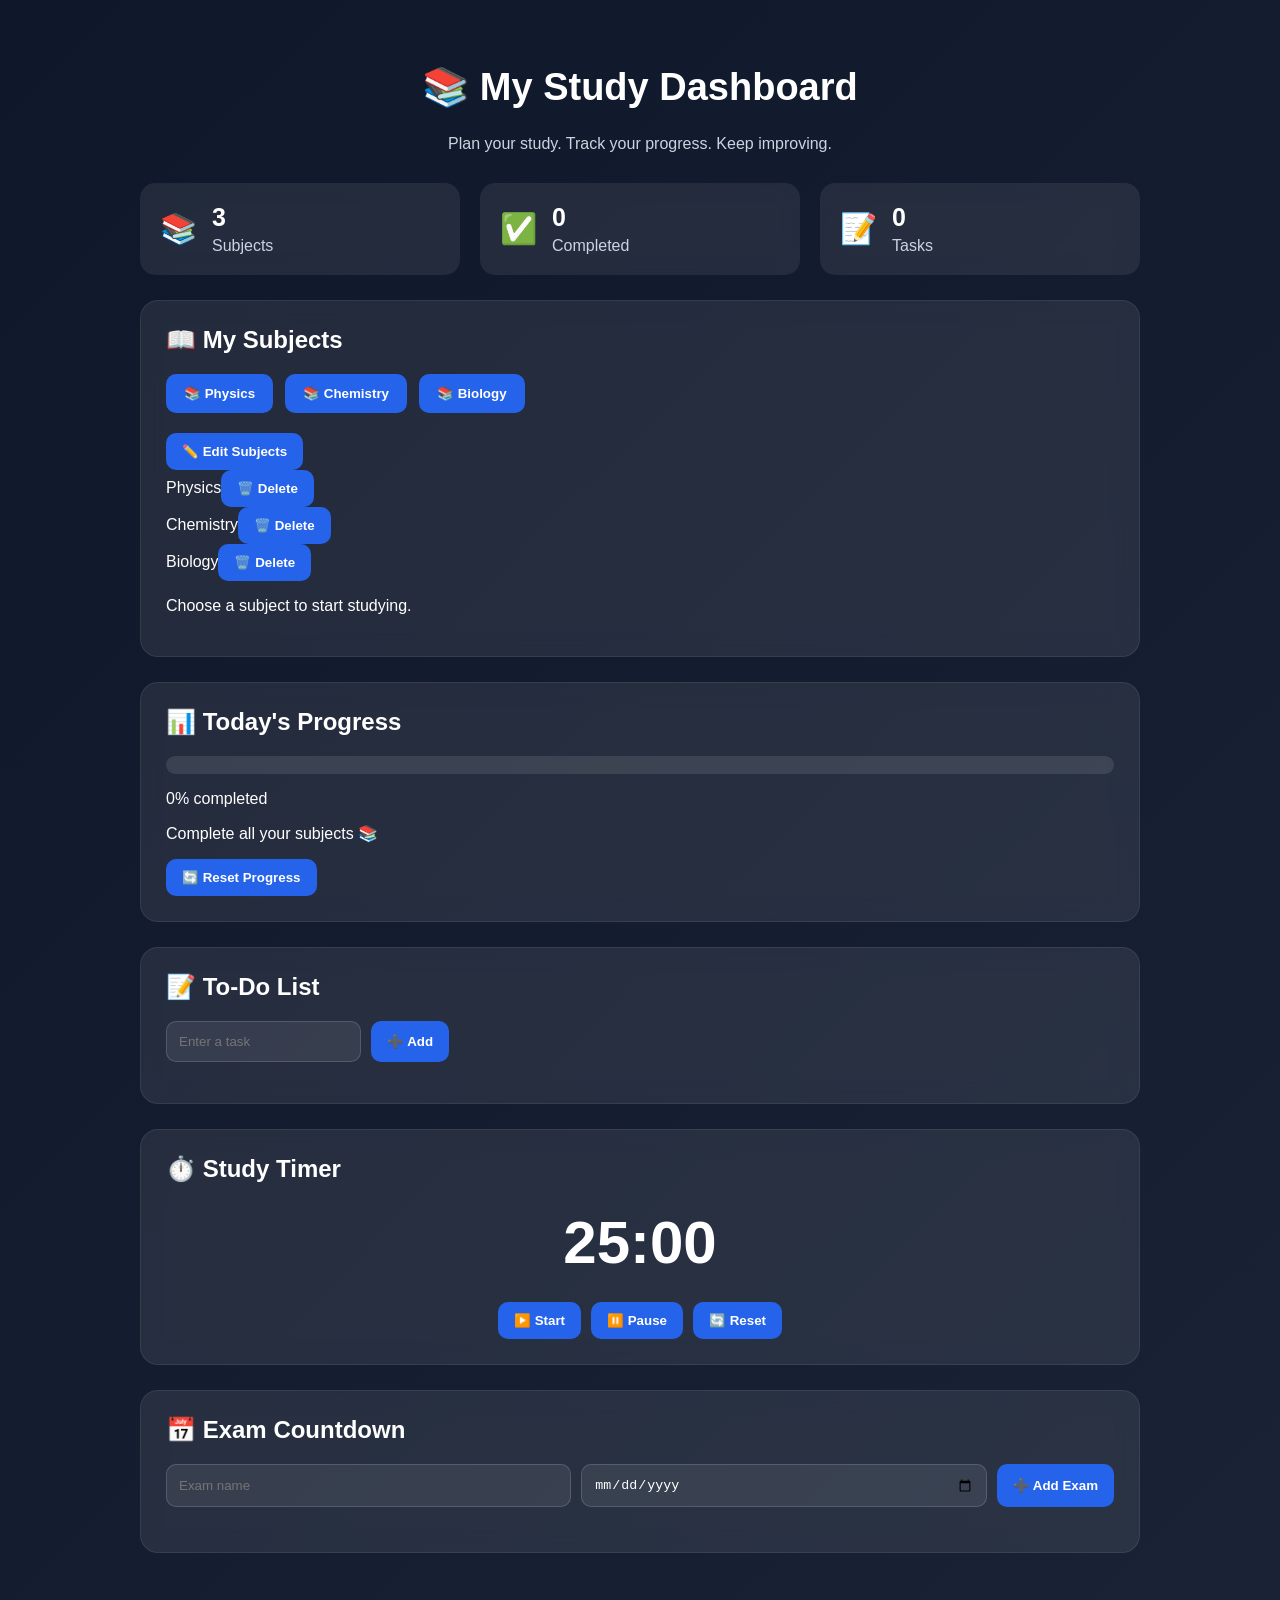
==== index.html @ a2e2c7d6 "Update index.html" ====
<!DOCTYPE html>
<html lang="en">

<head>
    <meta charset="UTF-8">
    <meta name="viewport" content="width=device-width, initial-scale=1.0">

    <link rel="stylesheet" href="style.css">

    <title>Study Dashboard</title>
</head>

<body>

    <div class="container">

        <h1>📚 My Study Dashboard</h1>

        <p class="subtitle">
            Plan your study. Track your progress. Keep improving.
        </p>


        <!-- =========================
             STATS
        ========================== -->

        <div class="stats">

            <div class="stat-card">
                <div class="stat-icon">📚</div>

                <div>
                    <h3 id="subjectCount">0</h3>
                    <p>Subjects</p>
                </div>
            </div>

            <div class="stat-card">
                <div class="stat-icon">✅</div>

                <div>
                    <h3 id="completedCount">0</h3>
                    <p>Completed</p>
                </div>
            </div>

            <div class="stat-card">
                <div class="stat-icon">📝</div>

                <div>
                    <h3 id="taskCount">0</h3>
                    <p>Tasks</p>
                </div>
            </div>

        </div>


        <!-- =========================
             SUBJECTS
        ========================== -->

        <section class="card">

            <h2>📖 My Subjects</h2>

            <div
                class="subjects"
                id="subjectsContainer">
            </div>

            <button
                id="editSubjectsButton"
                onclick="editSubjects()">
                ✏️ Edit Subjects
            </button>

            <div
                id="subjectEditor"
                style="display: none;">

                <input
                    id="newSubject"
                    type="text"
                    placeholder="Enter subject">

                <button onclick="addSubject()">
                    ➕ Add Subject
                </button>

                <button onclick="closeEditor()">
                    Close
                </button>

            </div>

            <div id="deleteSubjectsContainer"></div>

            <p id="message">
                Choose a subject to start studying.
            </p>

        </section>


        <!-- =========================
             PROGRESS
        ========================== -->

        <section class="card">

            <h2>📊 Today's Progress</h2>

            <div class="progress-bar">
                <div id="progress"></div>
            </div>

            <p id="progressText">
                0% completed
            </p>

            <p id="studyGoal">
                Complete all your subjects 📚
            </p>

            <button
                id="resetButton"
                onclick="resetProgress()">
                🔄 Reset Progress
            </button>

        </section>


        <!-- =========================
             TO-DO LIST
        ========================== -->

        <section class="card">

            <h2>📝 To-Do List</h2>

            <div class="todo-input">

                <input
                    id="todoInput"
                    type="text"
                    placeholder="Enter a task">

                <button onclick="addTodo()">
                    ➕ Add
                </button>

            </div>

            <ul id="todoList"></ul>

        </section>


        <!-- =========================
             STUDY TIMER
        ========================== -->

        <section class="card">

            <h2>⏱️ Study Timer</h2>

            <div id="timer">
                25:00
            </div>

            <div class="timer-buttons">

                <button onclick="startTimer()">
                    ▶️ Start
                </button>

                <button onclick="pauseTimer()">
                    ⏸️ Pause
                </button>

                <button onclick="resetTimer()">
                    🔄 Reset
                </button>

            </div>

        </section>


        <!-- =========================
             EXAM COUNTDOWN
        ========================== -->

        <section class="card">

            <h2>📅 Exam Countdown</h2>

            <div class="exam-form">

                <input
                    type="text"
                    id="examName"
                    placeholder="Exam name">

                <input
                    type="date"
                    id="examDate">

                <button
                    type="button"
                    id="addExamButton"
                    onclick="addExam()">
                    ➕ Add Exam
                </button>

            </div>

            <div id="examList"></div>

        </section>


    </div>


    <script src="script.js"></script>

</body>

</html>
---- style.css ----
* {
    box-sizing: border-box;
}

body {
    margin: 0;
    font-family: Arial, sans-serif;
    background: linear-gradient(135deg, #0f172a, #1e293b, #111827);
    background-size: 300% 300%;
    color: white;
    min-height: 100vh;
    animation: backgroundMove 12s ease infinite;
}

.container {
    width: 90%;
    max-width: 1000px;
    margin: auto;
    padding: 40px 0;
}

h1 {
    text-align: center;
    font-size: 38px;
    animation: fadeDown 0.8s ease;
}

.subtitle {
    text-align: center;
    color: #cbd5e1;
    margin-bottom: 30px;
    animation: fadeUp 1s ease;
}


/* =========================
   STATS
========================= */

.stats {
    display: grid;
    grid-template-columns: repeat(3, 1fr);
    gap: 20px;
    margin-bottom: 25px;
}

.stat-card {
    background: rgba(255, 255, 255, 0.08);
    padding: 20px;
    border-radius: 15px;
    display: flex;
    align-items: center;
    gap: 15px;
    backdrop-filter: blur(10px);
    transition: 0.3s ease;
    animation: cardAppear 0.8s ease;
}

.stat-card:hover {
    transform: translateY(-7px) scale(1.02);
    box-shadow: 0 10px 30px rgba(0, 0, 0, 0.3);
}

.stat-icon {
    font-size: 30px;
}

.stat-card h3 {
    margin: 0;
    font-size: 25px;
}

.stat-card p {
    margin: 5px 0 0;
    color: #cbd5e1;
}


/* =========================
   CARDS
========================= */

.card {
    background: rgba(255, 255, 255, 0.08);
    padding: 25px;
    margin-bottom: 25px;
    border-radius: 18px;
    backdrop-filter: blur(12px);
    border: 1px solid rgba(255, 255, 255, 0.08);
    animation: cardAppear 0.8s ease;
    transition: 0.3s ease;
}

.card:hover {
    transform: translateY(-3px);
    box-shadow: 0 15px 35px rgba(0, 0, 0, 0.25);
}

.card h2 {
    margin-top: 0;
}


/* =========================
   SUBJECTS
========================= */

.subjects {
    display: flex;
    flex-wrap: wrap;
    gap: 12px;
    margin: 20px 0;
}

.subjects button {
    padding: 12px 18px;
    border: none;
    border-radius: 10px;
    cursor: pointer;
    background: #2563eb;
    color: white;
    font-weight: bold;
    transition: 0.25s ease;
}

.subjects button:hover {
    transform: translateY(-4px) scale(1.05);
    box-shadow: 0 0 20px rgba(37, 99, 235, 0.7);
}


/* =========================
   BUTTONS
========================= */

button {
    padding: 11px 16px;
    border: none;
    border-radius: 10px;
    cursor: pointer;
    background: #2563eb;
    color: white;
    font-weight: bold;
    transition: 0.25s ease;
}

button:hover {
    transform: translateY(-3px) scale(1.03);
    box-shadow: 0 0 18px rgba(37, 99, 235, 0.7);
}

button:active {
    transform: scale(0.94);
}


/* =========================
   INPUTS
========================= */

input {
    padding: 12px;
    border-radius: 10px;
    border: 1px solid rgba(255, 255, 255, 0.15);
    background: rgba(255, 255, 255, 0.08);
    color: white;
    outline: none;
}

input:focus {
    border-color: #60a5fa;
    box-shadow: 0 0 15px rgba(96, 165, 250, 0.4);
}


/* =========================
   PROGRESS
========================= */

.progress-bar {
    width: 100%;
    height: 18px;
    background: rgba(255, 255, 255, 0.1);
    border-radius: 20px;
    overflow: hidden;
}

#progress {
    width: 0%;
    height: 100%;
    background: linear-gradient(90deg, #2563eb, #60a5fa);
    border-radius: 20px;
    transition: width 0.7s ease;
}


/* =========================
   TODO
========================= */

.todo-input {
    display: flex;
    gap: 10px;
}

#todoList {
    padding-left: 0;
}

#todoList li {
    list-style: none;
    background: rgba(0, 0, 0, 0.25);
    padding: 12px;
    margin: 10px 0;
    border-radius: 10px;
    animation: slideIn 0.4s ease;
}


/* =========================
   TIMER
========================= */

#timer {
    text-align: center;
    font-size: 60px;
    font-weight: bold;
    margin: 25px 0;
    animation: pulse 2s infinite;
}

.timer-buttons {
    display: flex;
    justify-content: center;
    gap: 10px;
}


/* =========================
   EXAM COUNTDOWN
========================= */

.exam-form {
    display: flex;
    gap: 10px;
    margin: 15px 0 20px;
    flex-wrap: wrap;
}

.exam-form input {
    flex: 1;
    min-width: 150px;
}

#addExamButton {
    background: #2563eb;
    position: relative;
    overflow: hidden;
}

#addExamButton::before {
    content: "";
    position: absolute;
    top: 0;
    left: -100%;
    width: 100%;
    height: 100%;
    background: linear-gradient(
        90deg,
        transparent,
        rgba(255, 255, 255, 0.35),
        transparent
    );
    transition: 0.5s;
}

#addExamButton:hover::before {
    left: 100%;
}

.exam-item {
    display: flex;
    justify-content: space-between;
    align-items: center;
    gap: 15px;
    padding: 16px;
    margin-bottom: 12px;
    border-radius: 12px;
    background: rgba(0, 0, 0, 0.3);
    border: 1px solid rgba(255, 255, 255, 0.08);
    animation: examAppear 0.5s ease;
    transition: 0.3s ease;
}

.exam-item:hover {
    transform: translateX(5px);
    background: rgba(255, 255, 255, 0.1);
}

.exam-item p {
    margin: 6px 0;
    color: #cbd5e1;
}

.exam-item span {
    font-weight: bold;
    color: #60a5fa;
}

.exam-item button {
    background: #dc2626;
}

.exam-item button:hover {
    box-shadow: 0 0 15px rgba(220, 38, 38, 0.7);
}


/* =========================
   ANIMATIONS
========================= */

@keyframes backgroundMove {
    0% {
        background-position: 0% 50%;
    }

    50% {
        background-position: 100% 50%;
    }

    100% {
        background-position: 0% 50%;
    }
}

@keyframes fadeDown {
    from {
        opacity: 0;
        transform: translateY(-30px);
    }

    to {
        opacity: 1;
        transform: translateY(0);
    }
}

@keyframes fadeUp {
    from {
        opacity: 0;
        transform: translateY(20px);
    }

    to {
        opacity: 1;
        transform: translateY(0);
    }
}

@keyframes cardAppear {
    from {
        opacity: 0;
        transform: translateY(25px);
    }

    to {
        opacity: 1;
        transform: translateY(0);
    }
}

@keyframes slideIn {
    from {
        opacity: 0;
        transform: translateX(-20px);
    }

    to {
        opacity: 1;
        transform: translateX(0);
    }
}

@keyframes examAppear {
    from {
        opacity: 0;
        transform: translateY(20px) scale(0.97);
    }

    to {
        opacity: 1;
        transform: translateY(0) scale(1);
    }
}

@keyframes pulse {
    0% {
        transform: scale(1);
    }

    50% {
        transform: scale(1.03);
    }

    100% {
        transform: scale(1);
    }
}


/* =========================
   MOBILE
========================= */

@media (max-width: 700px) {

    .stats {
        grid-template-columns: 1fr;
    }

    .container {
        width: 94%;
        padding: 25px 0;
    }

    h1 {
        font-size: 30px;
    }

    .todo-input {
        flex-direction: column;
    }

    .timer-buttons {
        flex-wrap: wrap;
    }

    .exam-form {
        flex-direction: column;
    }

    .exam-form input,
    .exam-form button {
        width: 100%;
    }

    .exam-item {
        flex-direction: column;
        align-items: flex-start;
    }
}
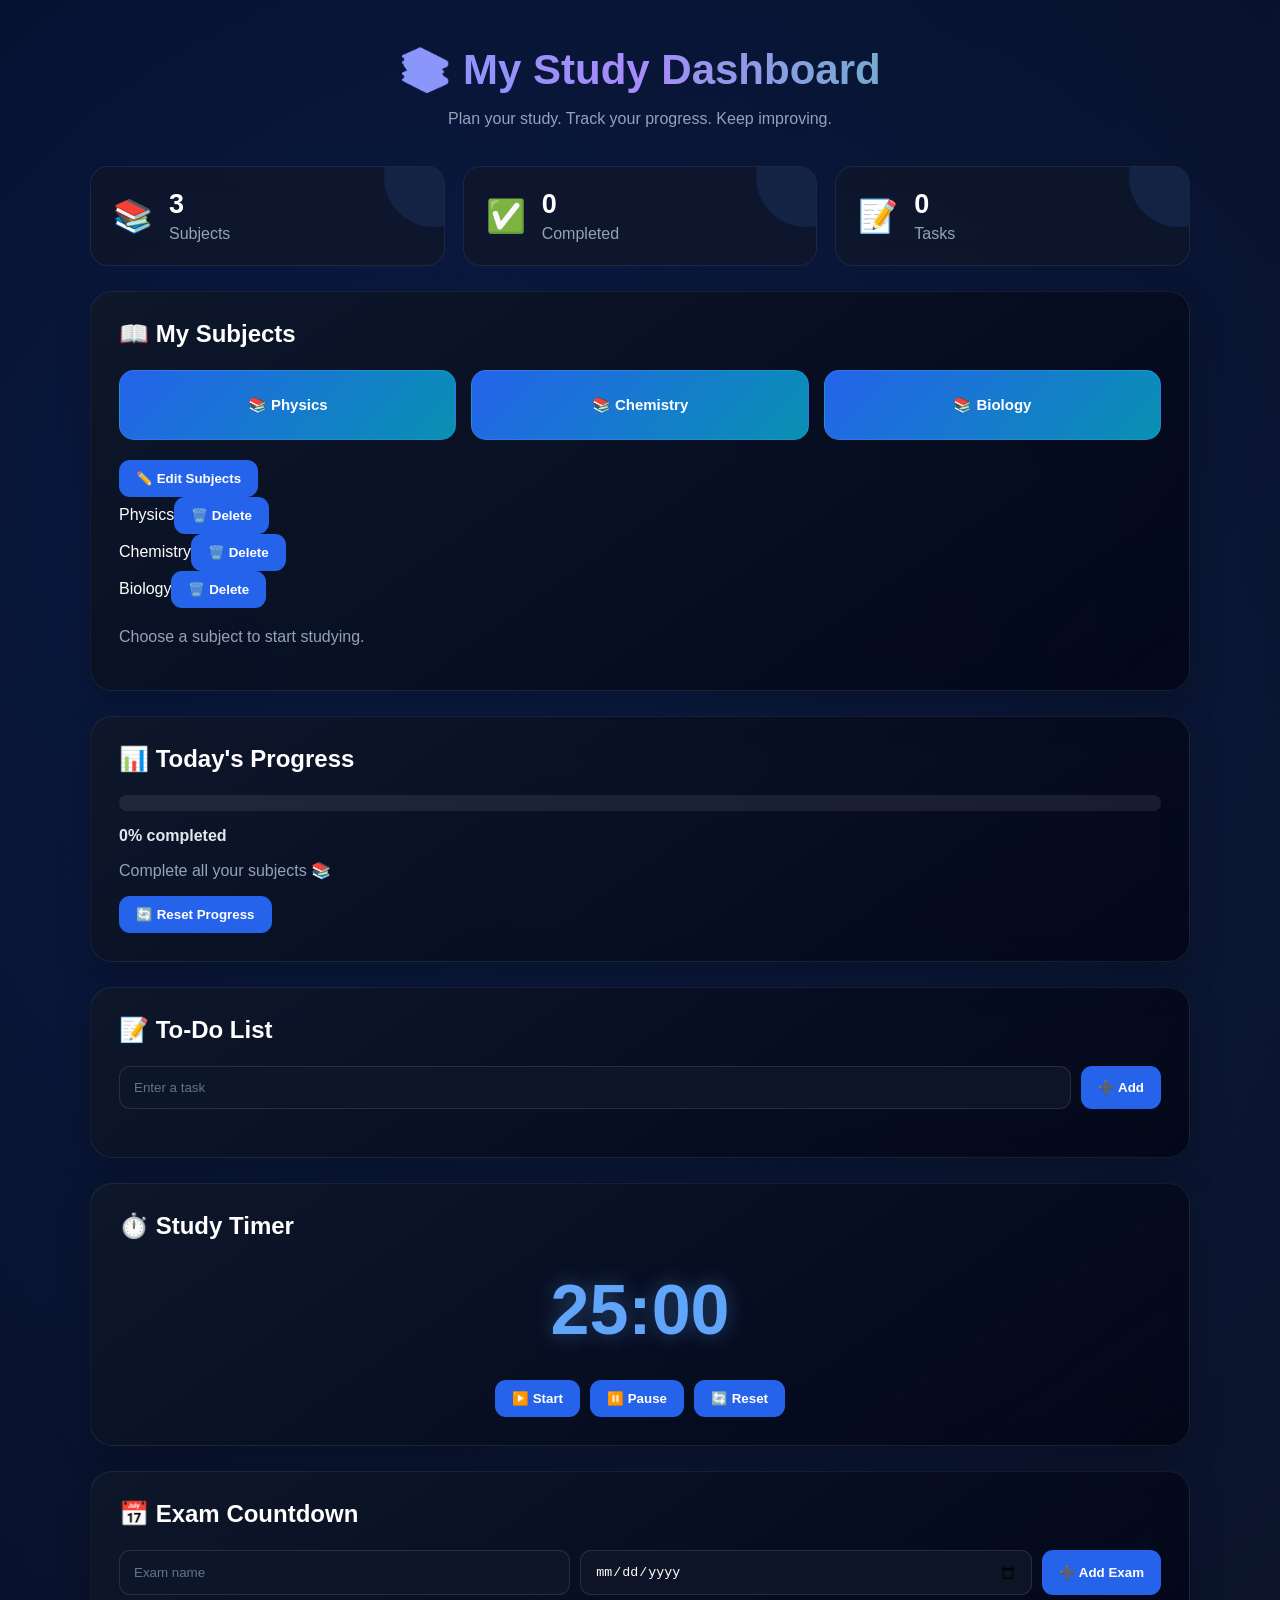
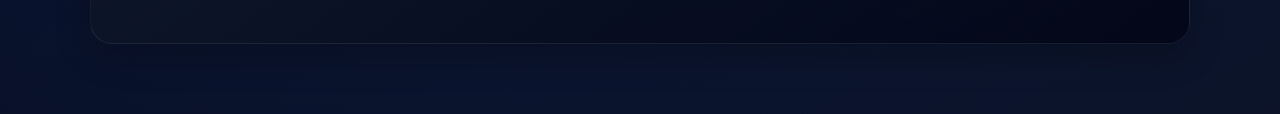
==== commit 85bd5c19: "Add files via upload" ====
--- a/index.html
+++ b/index.html
@@ -230,4 +230,4 @@
 
 </body>
 
-</html>
+</html>
--- a/style.css
+++ b/style.css
@@ -5,30 +5,52 @@
 body {
     margin: 0;
     font-family: Arial, sans-serif;
-    background: linear-gradient(135deg, #0f172a, #1e293b, #111827);
-    background-size: 300% 300%;
     color: white;
     min-height: 100vh;
+
+    background:
+        radial-gradient(circle at 10% 10%, rgba(37, 99, 235, 0.20), transparent 30%),
+        radial-gradient(circle at 90% 20%, rgba(139, 92, 246, 0.18), transparent 30%),
+        linear-gradient(135deg, #020617, #0f172a, #111827);
+
+    background-size: 300% 300%;
     animation: backgroundMove 12s ease infinite;
 }
 
 .container {
-    width: 90%;
-    max-width: 1000px;
+    width: 92%;
+    max-width: 1100px;
     margin: auto;
-    padding: 40px 0;
-}
+    padding: 45px 0;
+}
+
+
+/* =========================
+   HEADER
+========================= */
 
 h1 {
     text-align: center;
-    font-size: 38px;
+    font-size: 42px;
+    margin: 0 0 10px;
+
+    background: linear-gradient(
+        90deg,
+        #60a5fa,
+        #a78bfa,
+        #34d399
+    );
+
+    -webkit-background-clip: text;
+    -webkit-text-fill-color: transparent;
+
     animation: fadeDown 0.8s ease;
 }
 
 .subtitle {
     text-align: center;
-    color: #cbd5e1;
-    margin-bottom: 30px;
+    color: #94a3b8;
+    margin-bottom: 38px;
     animation: fadeUp 1s ease;
 }
 
@@ -40,64 +62,118 @@
 .stats {
     display: grid;
     grid-template-columns: repeat(3, 1fr);
-    gap: 20px;
+    gap: 18px;
     margin-bottom: 25px;
 }
 
 .stat-card {
-    background: rgba(255, 255, 255, 0.08);
-    padding: 20px;
-    border-radius: 15px;
+    position: relative;
+    overflow: hidden;
+
     display: flex;
     align-items: center;
-    gap: 15px;
-    backdrop-filter: blur(10px);
+    gap: 16px;
+
+    padding: 22px;
+
+    border-radius: 18px;
+
+    background: rgba(15, 23, 42, 0.82);
+
+    border: 1px solid rgba(148, 163, 184, 0.12);
+
+    backdrop-filter: blur(14px);
+
     transition: 0.3s ease;
     animation: cardAppear 0.8s ease;
 }
 
+.stat-card::after {
+    content: "";
+
+    position: absolute;
+
+    width: 100px;
+    height: 100px;
+
+    right: -40px;
+    top: -40px;
+
+    border-radius: 50%;
+
+    background: rgba(59, 130, 246, 0.12);
+}
+
 .stat-card:hover {
     transform: translateY(-7px) scale(1.02);
-    box-shadow: 0 10px 30px rgba(0, 0, 0, 0.3);
+
+    border-color: rgba(96, 165, 250, 0.35);
+
+    box-shadow:
+        0 12px 35px rgba(0, 0, 0, 0.35),
+        0 0 20px rgba(37, 99, 235, 0.12);
 }
 
 .stat-icon {
-    font-size: 30px;
+    font-size: 32px;
 }
 
 .stat-card h3 {
     margin: 0;
-    font-size: 25px;
+    font-size: 27px;
 }
 
 .stat-card p {
     margin: 5px 0 0;
-    color: #cbd5e1;
-}
-
-
-/* =========================
-   CARDS
+    color: #94a3b8;
+}
+
+
+/* =========================
+   MAIN CARDS
 ========================= */
 
 .card {
-    background: rgba(255, 255, 255, 0.08);
-    padding: 25px;
+    position: relative;
+
+    padding: 28px;
+
     margin-bottom: 25px;
-    border-radius: 18px;
-    backdrop-filter: blur(12px);
-    border: 1px solid rgba(255, 255, 255, 0.08);
+
+    border-radius: 22px;
+
+    background:
+        linear-gradient(
+            145deg,
+            rgba(15, 23, 42, 0.94),
+            rgba(2, 6, 23, 0.90)
+        );
+
+    border: 1px solid rgba(148, 163, 184, 0.12);
+
+    backdrop-filter: blur(15px);
+
+    box-shadow:
+        0 12px 35px rgba(0, 0, 0, 0.22);
+
     animation: cardAppear 0.8s ease;
+
     transition: 0.3s ease;
 }
 
 .card:hover {
     transform: translateY(-3px);
-    box-shadow: 0 15px 35px rgba(0, 0, 0, 0.25);
+
+    border-color: rgba(96, 165, 250, 0.25);
+
+    box-shadow:
+        0 18px 40px rgba(0, 0, 0, 0.3);
 }
 
 .card h2 {
     margin-top: 0;
+    margin-bottom: 22px;
+    font-size: 24px;
 }
 
 
@@ -106,70 +182,152 @@
 ========================= */
 
 .subjects {
+    display: grid;
+
+    grid-template-columns: repeat(3, 1fr);
+
+    gap: 15px;
+
+    margin: 20px 0;
+}
+
+.subjects button {
+    min-height: 70px;
+
+    padding: 15px;
+
+    border-radius: 15px;
+
+    border: 1px solid rgba(96, 165, 250, 0.25);
+
+    background:
+        linear-gradient(
+            135deg,
+            #2563eb,
+            #0891b2
+        );
+
+    color: white;
+
+    font-size: 15px;
+    font-weight: bold;
+
+    cursor: pointer;
+
+    transition: 0.25s ease;
+}
+
+.subjects button:hover {
+    transform: translateY(-5px) scale(1.03);
+
+    box-shadow:
+        0 10px 28px rgba(37, 99, 235, 0.35),
+        0 0 20px rgba(37, 99, 235, 0.4);
+}
+
+
+/* =========================
+   BUTTONS
+========================= */
+
+button {
+    position: relative;
+
+    padding: 11px 17px;
+
+    border: none;
+
+    border-radius: 11px;
+
+    background: #2563eb;
+
+    color: white;
+
+    font-weight: bold;
+
+    cursor: pointer;
+
+    overflow: hidden;
+
+    transition: 0.25s ease;
+}
+
+button:hover {
+    transform: translateY(-3px) scale(1.03);
+
+    box-shadow:
+        0 0 18px rgba(37, 99, 235, 0.65);
+}
+
+button:active {
+    transform: scale(0.94);
+}
+
+
+/* =========================
+   SUBJECT EDITOR
+========================= */
+
+#subjectEditor {
     display: flex;
     flex-wrap: wrap;
-    gap: 12px;
-    margin: 20px 0;
-}
-
-.subjects button {
-    padding: 12px 18px;
-    border: none;
-    border-radius: 10px;
-    cursor: pointer;
-    background: #2563eb;
+    gap: 10px;
+
+    margin-top: 15px;
+
+    padding: 15px;
+
+    border-radius: 14px;
+
+    background: rgba(0, 0, 0, 0.20);
+}
+
+#subjectEditor input {
+    flex: 1;
+    min-width: 180px;
+}
+
+
+/* =========================
+   MESSAGE
+========================= */
+
+#message {
+    color: #94a3b8;
+    margin-top: 20px;
+}
+
+
+/* =========================
+   INPUTS
+========================= */
+
+input {
+    padding: 13px 14px;
+
+    border-radius: 11px;
+
+    border: 1px solid rgba(148, 163, 184, 0.18);
+
+    background: rgba(15, 23, 42, 0.85);
+
     color: white;
-    font-weight: bold;
+
+    outline: none;
+
     transition: 0.25s ease;
 }
 
-.subjects button:hover {
-    transform: translateY(-4px) scale(1.05);
-    box-shadow: 0 0 20px rgba(37, 99, 235, 0.7);
-}
-
-
-/* =========================
-   BUTTONS
-========================= */
-
-button {
-    padding: 11px 16px;
-    border: none;
-    border-radius: 10px;
-    cursor: pointer;
-    background: #2563eb;
-    color: white;
-    font-weight: bold;
-    transition: 0.25s ease;
-}
-
-button:hover {
-    transform: translateY(-3px) scale(1.03);
-    box-shadow: 0 0 18px rgba(37, 99, 235, 0.7);
-}
-
-button:active {
-    transform: scale(0.94);
-}
-
-
-/* =========================
-   INPUTS
-========================= */
-
-input {
-    padding: 12px;
-    border-radius: 10px;
-    border: 1px solid rgba(255, 255, 255, 0.15);
-    background: rgba(255, 255, 255, 0.08);
-    color: white;
-    outline: none;
+input::placeholder {
+    color: #64748b;
 }
 
 input:focus {
     border-color: #60a5fa;
-    box-shadow: 0 0 15px rgba(96, 165, 250, 0.4);
+
+    box-shadow:
+        0 0 0 3px rgba(96, 165, 250, 0.10),
+        0 0 18px rgba(96, 165, 250, 0.20);
 }
 
 
@@ -179,18 +337,46 @@
 
 .progress-bar {
     width: 100%;
-    height: 18px;
-    background: rgba(255, 255, 255, 0.1);
+
+    height: 16px;
+
+    margin: 18px 0 10px;
+
+    background: rgba(255, 255, 255, 0.08);
+
     border-radius: 20px;
+
     overflow: hidden;
 }
 
 #progress {
     width: 0%;
+
     height: 100%;
-    background: linear-gradient(90deg, #2563eb, #60a5fa);
+
     border-radius: 20px;
+
+    background:
+        linear-gradient(
+            90deg,
+            #2563eb,
+            #60a5fa,
+            #a78bfa
+        );
+
+    box-shadow:
+        0 0 15px rgba(96, 165, 250, 0.55);
+
     transition: width 0.7s ease;
+}
+
+#progressText {
+    font-weight: bold;
+    color: #e2e8f0;
+}
+
+#studyGoal {
+    color: #94a3b8;
 }
 
 
@@ -203,17 +389,37 @@
     gap: 10px;
 }
 
+.todo-input input {
+    flex: 1;
+}
+
 #todoList {
     padding-left: 0;
+    margin-top: 20px;
 }
 
 #todoList li {
     list-style: none;
+
+    padding: 14px 16px;
+
+    margin: 10px 0;
+
+    border-radius: 12px;
+
     background: rgba(0, 0, 0, 0.25);
-    padding: 12px;
-    margin: 10px 0;
-    border-radius: 10px;
+
+    border: 1px solid rgba(255, 255, 255, 0.06);
+
     animation: slideIn 0.4s ease;
+
+    transition: 0.3s ease;
+}
+
+#todoList li:hover {
+    transform: translateX(5px);
+
+    background: rgba(255, 255, 255, 0.07);
 }
 
 
@@ -223,16 +429,29 @@
 
 #timer {
     text-align: center;
-    font-size: 60px;
+
+    font-size: 70px;
+
     font-weight: bold;
-    margin: 25px 0;
+
+    margin: 30px 0;
+
+    color: #60a5fa;
+
+    text-shadow:
+        0 0 20px rgba(96, 165, 250, 0.35);
+
     animation: pulse 2s infinite;
 }
 
 .timer-buttons {
     display: flex;
+
     justify-content: center;
+
     gap: 10px;
+
+    flex-wrap: wrap;
 }
 
 
@@ -242,8 +461,11 @@
 
 .exam-form {
     display: flex;
+
     gap: 10px;
+
     margin: 15px 0 20px;
+
     flex-wrap: wrap;
 }
 
@@ -252,25 +474,35 @@
     min-width: 150px;
 }
 
+
+/* KEEP YOUR ADD EXAM SHINE */
+
 #addExamButton {
     background: #2563eb;
+
     position: relative;
+
     overflow: hidden;
 }
 
 #addExamButton::before {
     content: "";
+
     position: absolute;
+
     top: 0;
     left: -100%;
+
     width: 100%;
     height: 100%;
+
     background: linear-gradient(
         90deg,
         transparent,
         rgba(255, 255, 255, 0.35),
         transparent
     );
+
     transition: 0.5s;
 }
 
@@ -278,32 +510,46 @@
     left: 100%;
 }
 
+
 .exam-item {
     display: flex;
+
     justify-content: space-between;
+
     align-items: center;
+
     gap: 15px;
-    padding: 16px;
+
+    padding: 17px;
+
     margin-bottom: 12px;
-    border-radius: 12px;
-    background: rgba(0, 0, 0, 0.3);
+
+    border-radius: 14px;
+
+    background: rgba(0, 0, 0, 0.28);
+
     border: 1px solid rgba(255, 255, 255, 0.08);
+
     animation: examAppear 0.5s ease;
+
     transition: 0.3s ease;
 }
 
 .exam-item:hover {
     transform: translateX(5px);
-    background: rgba(255, 255, 255, 0.1);
+
+    background: rgba(255, 255, 255, 0.08);
 }
 
 .exam-item p {
     margin: 6px 0;
+
     color: #cbd5e1;
 }
 
 .exam-item span {
     font-weight: bold;
+
     color: #60a5fa;
 }
 
@@ -312,15 +558,17 @@
 }
 
 .exam-item button:hover {
-    box-shadow: 0 0 15px rgba(220, 38, 38, 0.7);
-}
-
-
-/* =========================
-   ANIMATIONS
+    box-shadow:
+        0 0 15px rgba(220, 38, 38, 0.7);
+}
+
+
+/* =========================
+   ORIGINAL ANIMATIONS
 ========================= */
 
 @keyframes backgroundMove {
+
     0% {
         background-position: 0% 50%;
     }
@@ -335,6 +583,7 @@
 }
 
 @keyframes fadeDown {
+
     from {
         opacity: 0;
         transform: translateY(-30px);
@@ -347,6 +596,7 @@
 }
 
 @keyframes fadeUp {
+
     from {
         opacity: 0;
         transform: translateY(20px);
@@ -359,6 +609,7 @@
 }
 
 @keyframes cardAppear {
+
     from {
         opacity: 0;
         transform: translateY(25px);
@@ -371,6 +622,7 @@
 }
 
 @keyframes slideIn {
+
     from {
         opacity: 0;
         transform: translateX(-20px);
@@ -383,6 +635,7 @@
 }
 
 @keyframes examAppear {
+
     from {
         opacity: 0;
         transform: translateY(20px) scale(0.97);
@@ -395,6 +648,7 @@
 }
 
 @keyframes pulse {
+
     0% {
         transform: scale(1);
     }
@@ -414,10 +668,6 @@
 ========================= */
 
 @media (max-width: 700px) {
-
-    .stats {
-        grid-template-columns: 1fr;
-    }
 
     .container {
         width: 94%;
@@ -428,12 +678,29 @@
         font-size: 30px;
     }
 
+    .stats {
+        grid-template-columns: 1fr;
+    }
+
+    .subjects {
+        grid-template-columns: 1fr;
+    }
+
     .todo-input {
         flex-direction: column;
     }
 
+    .todo-input input,
+    .todo-input button {
+        width: 100%;
+    }
+
     .timer-buttons {
         flex-wrap: wrap;
+    }
+
+    #timer {
+        font-size: 52px;
     }
 
     .exam-form {
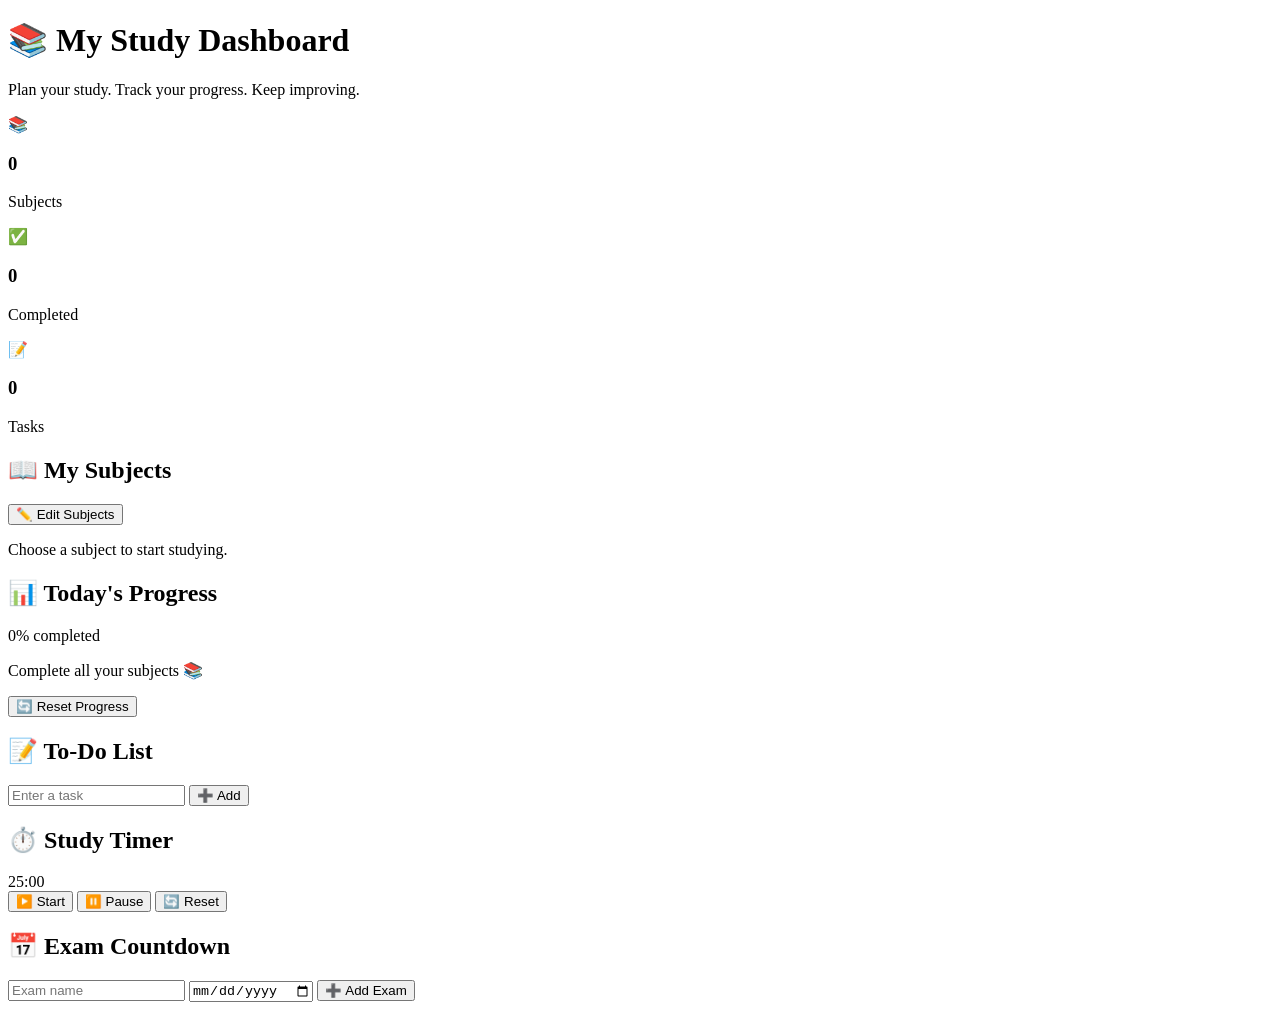
==== commit 84e3a3b1: "Add files via upload" ====
--- a/index.html
+++ b/index.html
@@ -1,233 +1,166 @@
 <!DOCTYPE html>
 <html lang="en">
-
 <head>
     <meta charset="UTF-8">
     <meta name="viewport" content="width=device-width, initial-scale=1.0">
-
-    <link rel="stylesheet" href="style.css">
-
+    <link rel="stylesheet" href="css/main.css">
+<link rel="stylesheet" href="css/subjects.css">
+<link rel="stylesheet" href="css/todo.css">
+<link rel="stylesheet" href="css/timer.css">
+<link rel="stylesheet" href="css/exams.css">
     <title>Study Dashboard</title>
 </head>
-
 <body>
-
     <div class="container">
-
         <h1>📚 My Study Dashboard</h1>
-
         <p class="subtitle">
             Plan your study. Track your progress. Keep improving.
         </p>
-
-
         <!-- =========================
              STATS
         ========================== -->
-
         <div class="stats">
-
             <div class="stat-card">
                 <div class="stat-icon">📚</div>
-
                 <div>
                     <h3 id="subjectCount">0</h3>
                     <p>Subjects</p>
                 </div>
             </div>
-
             <div class="stat-card">
                 <div class="stat-icon">✅</div>
-
                 <div>
                     <h3 id="completedCount">0</h3>
                     <p>Completed</p>
                 </div>
             </div>
-
             <div class="stat-card">
                 <div class="stat-icon">📝</div>
-
                 <div>
                     <h3 id="taskCount">0</h3>
                     <p>Tasks</p>
                 </div>
             </div>
-
         </div>
-
-
         <!-- =========================
              SUBJECTS
         ========================== -->
-
         <section class="card">
-
             <h2>📖 My Subjects</h2>
-
             <div
                 class="subjects"
                 id="subjectsContainer">
             </div>
-
             <button
                 id="editSubjectsButton"
                 onclick="editSubjects()">
                 ✏️ Edit Subjects
             </button>
-
             <div
                 id="subjectEditor"
                 style="display: none;">
-
                 <input
                     id="newSubject"
                     type="text"
                     placeholder="Enter subject">
-
                 <button onclick="addSubject()">
                     ➕ Add Subject
                 </button>
-
                 <button onclick="closeEditor()">
                     Close
                 </button>
-
             </div>
-
             <div id="deleteSubjectsContainer"></div>
-
             <p id="message">
                 Choose a subject to start studying.
             </p>
-
         </section>
 
-
-        <!-- =========================
-             PROGRESS
-        ========================== -->
-
+    <!-- =========================
+     PROGRESS
+   ========================= -->
         <section class="card">
-
             <h2>📊 Today's Progress</h2>
-
             <div class="progress-bar">
                 <div id="progress"></div>
             </div>
-
             <p id="progressText">
                 0% completed
             </p>
-
             <p id="studyGoal">
                 Complete all your subjects 📚
             </p>
-
             <button
                 id="resetButton"
                 onclick="resetProgress()">
                 🔄 Reset Progress
             </button>
-
         </section>
-
-
         <!-- =========================
              TO-DO LIST
         ========================== -->
-
         <section class="card">
-
             <h2>📝 To-Do List</h2>
-
             <div class="todo-input">
-
                 <input
                     id="todoInput"
                     type="text"
                     placeholder="Enter a task">
-
                 <button onclick="addTodo()">
                     ➕ Add
                 </button>
-
             </div>
-
             <ul id="todoList"></ul>
-
         </section>
-
-
         <!-- =========================
              STUDY TIMER
         ========================== -->
-
         <section class="card">
-
             <h2>⏱️ Study Timer</h2>
-
             <div id="timer">
                 25:00
             </div>
-
             <div class="timer-buttons">
-
                 <button onclick="startTimer()">
                     ▶️ Start
                 </button>
-
                 <button onclick="pauseTimer()">
                     ⏸️ Pause
                 </button>
-
                 <button onclick="resetTimer()">
                     🔄 Reset
                 </button>
-
             </div>
-
         </section>
-
-
         <!-- =========================
              EXAM COUNTDOWN
         ========================== -->
-
         <section class="card">
-
             <h2>📅 Exam Countdown</h2>
-
             <div class="exam-form">
-
                 <input
                     type="text"
                     id="examName"
                     placeholder="Exam name">
-
                 <input
                     type="date"
                     id="examDate">
-
                 <button
                     type="button"
                     id="addExamButton"
                     onclick="addExam()">
                     ➕ Add Exam
                 </button>
-
             </div>
-
             <div id="examList"></div>
-
         </section>
-
-
     </div>
-
-
-    <script src="script.js"></script>
-
+<script src="js/data.js"></script>
+<script src="js/subjects.js"></script>
+<script src="js/timer.js"></script>
+<script src="js/todos.js"></script>
+<script src="js/exam.js"></script>
+<script src="js/stats.js"></script>
+<script src="js/app.js"></script>
 </body>
-
 </html>
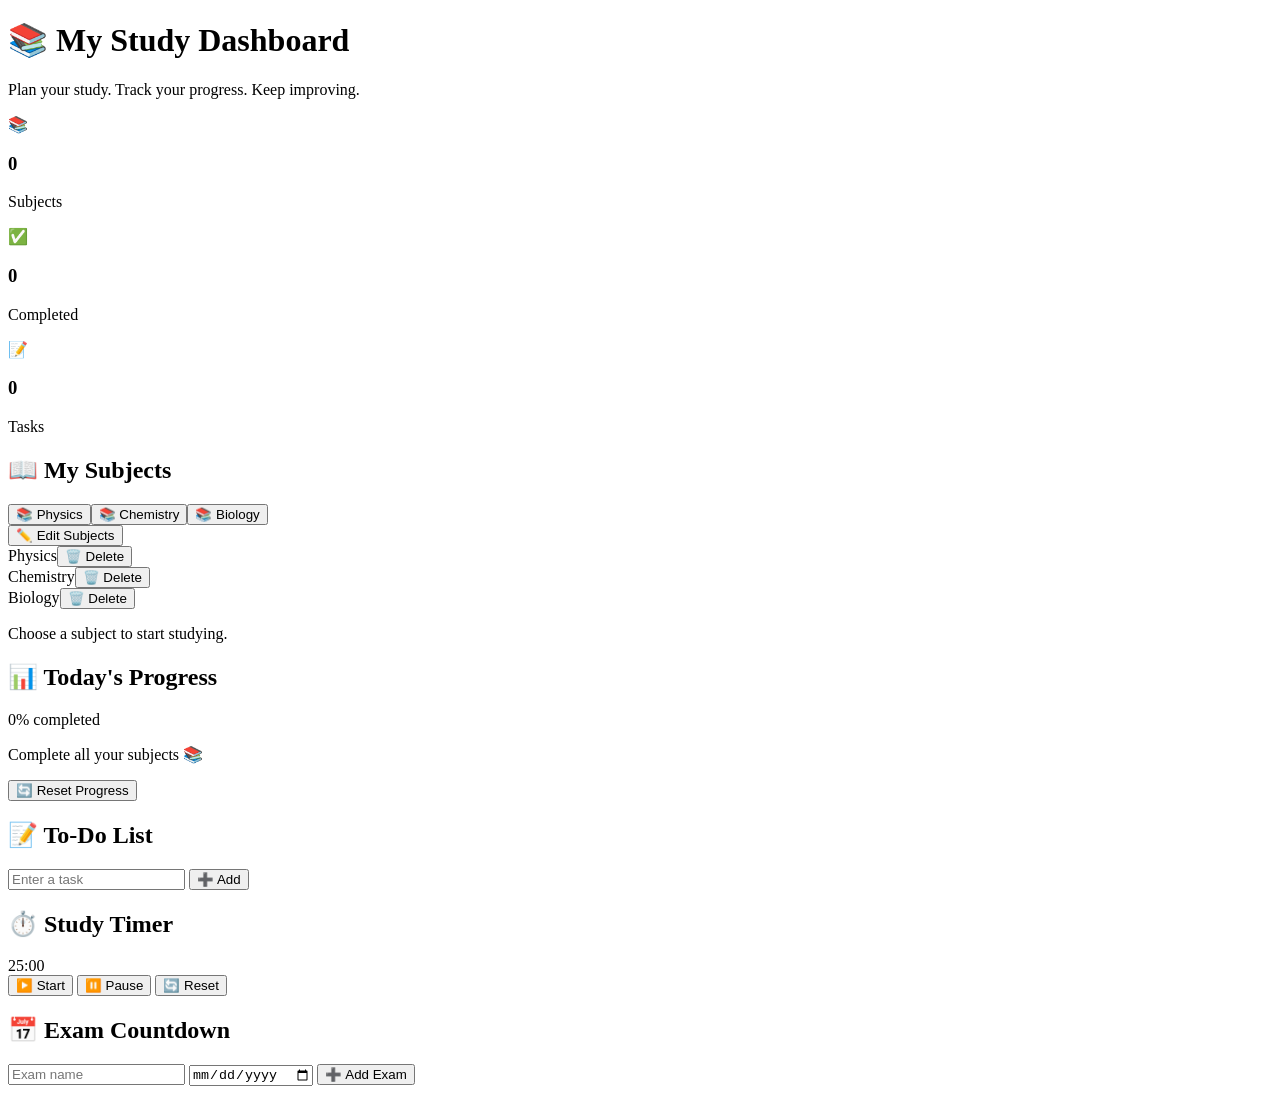
==== commit 4660988a: "Update index.html" ====
--- a/index.html
+++ b/index.html
@@ -155,12 +155,11 @@
             <div id="examList"></div>
         </section>
     </div>
-<script src="js/data.js"></script>
-<script src="js/subjects.js"></script>
-<script src="js/timer.js"></script>
-<script src="js/todos.js"></script>
-<script src="js/exam.js"></script>
-<script src="js/stats.js"></script>
-<script src="js/app.js"></script>
+<script src="data.js"></script>
+<script src="subjects.js"></script>
+<script src="timer.js"></script>
+<script src="todos.js"></script>
+<script src="exam.js"></script>
+<script src="app.js"></script>
 </body>
-</html>+</html>
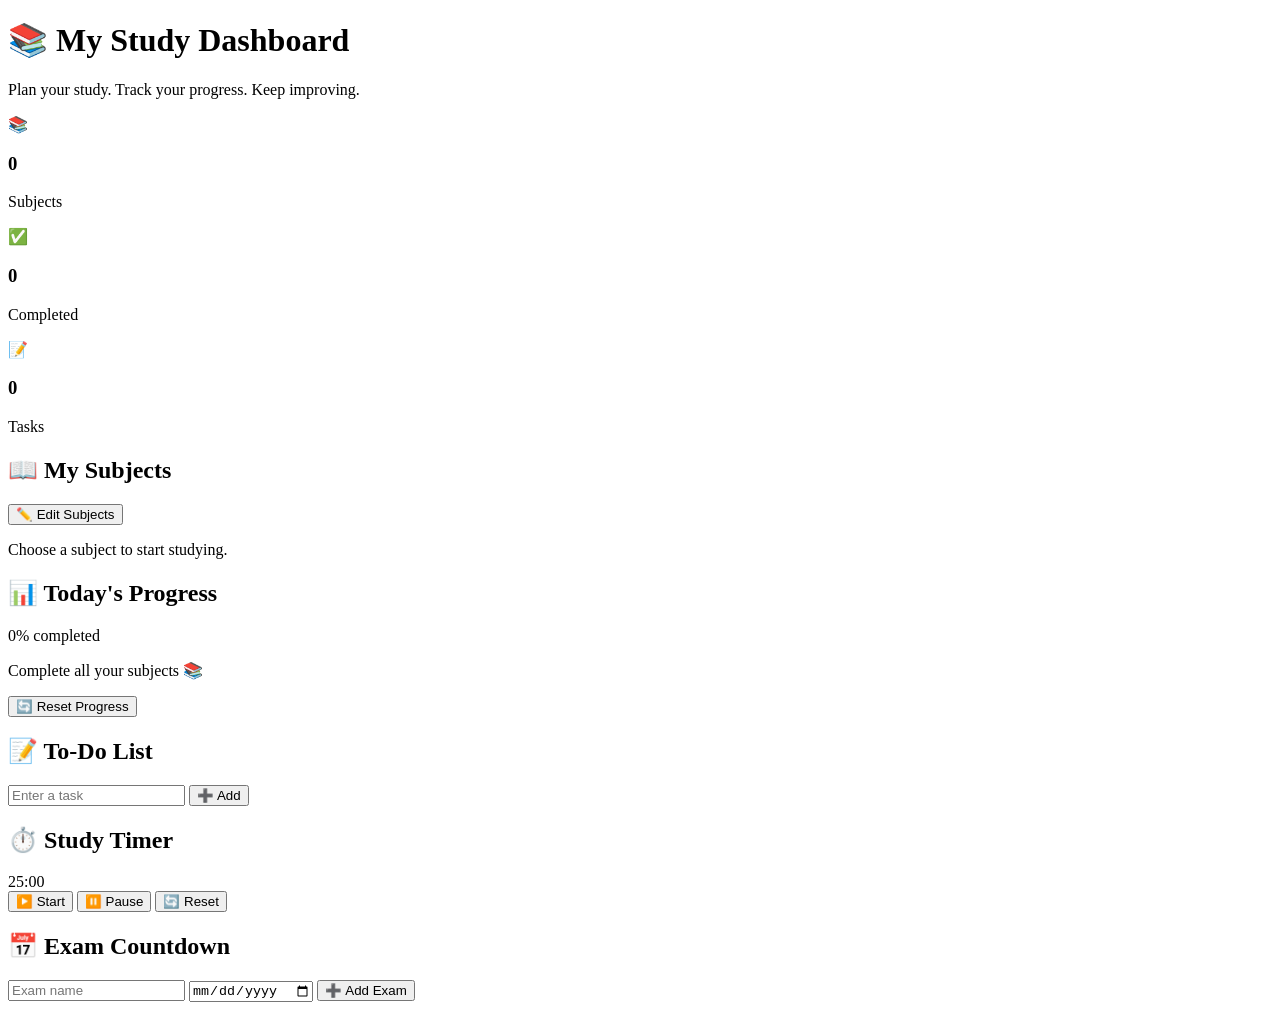
==== commit 813a1670: "Create index.html" ====
--- a/index.html
+++ b/index.html
@@ -155,11 +155,12 @@
             <div id="examList"></div>
         </section>
     </div>
-<script src="data.js"></script>
-<script src="subjects.js"></script>
-<script src="timer.js"></script>
-<script src="todos.js"></script>
-<script src="exam.js"></script>
-<script src="app.js"></script>
+<script src="js/data.js"></script>
+<script src="js/subjects.js"></script>
+<script src="js/timer.js"></script>
+<script src="js/todos.js"></script>
+<script src="js/exam.js"></script>
+<script src="js/stats.js"></script>
+<script src="js/app.js"></script>
 </body>
 </html>
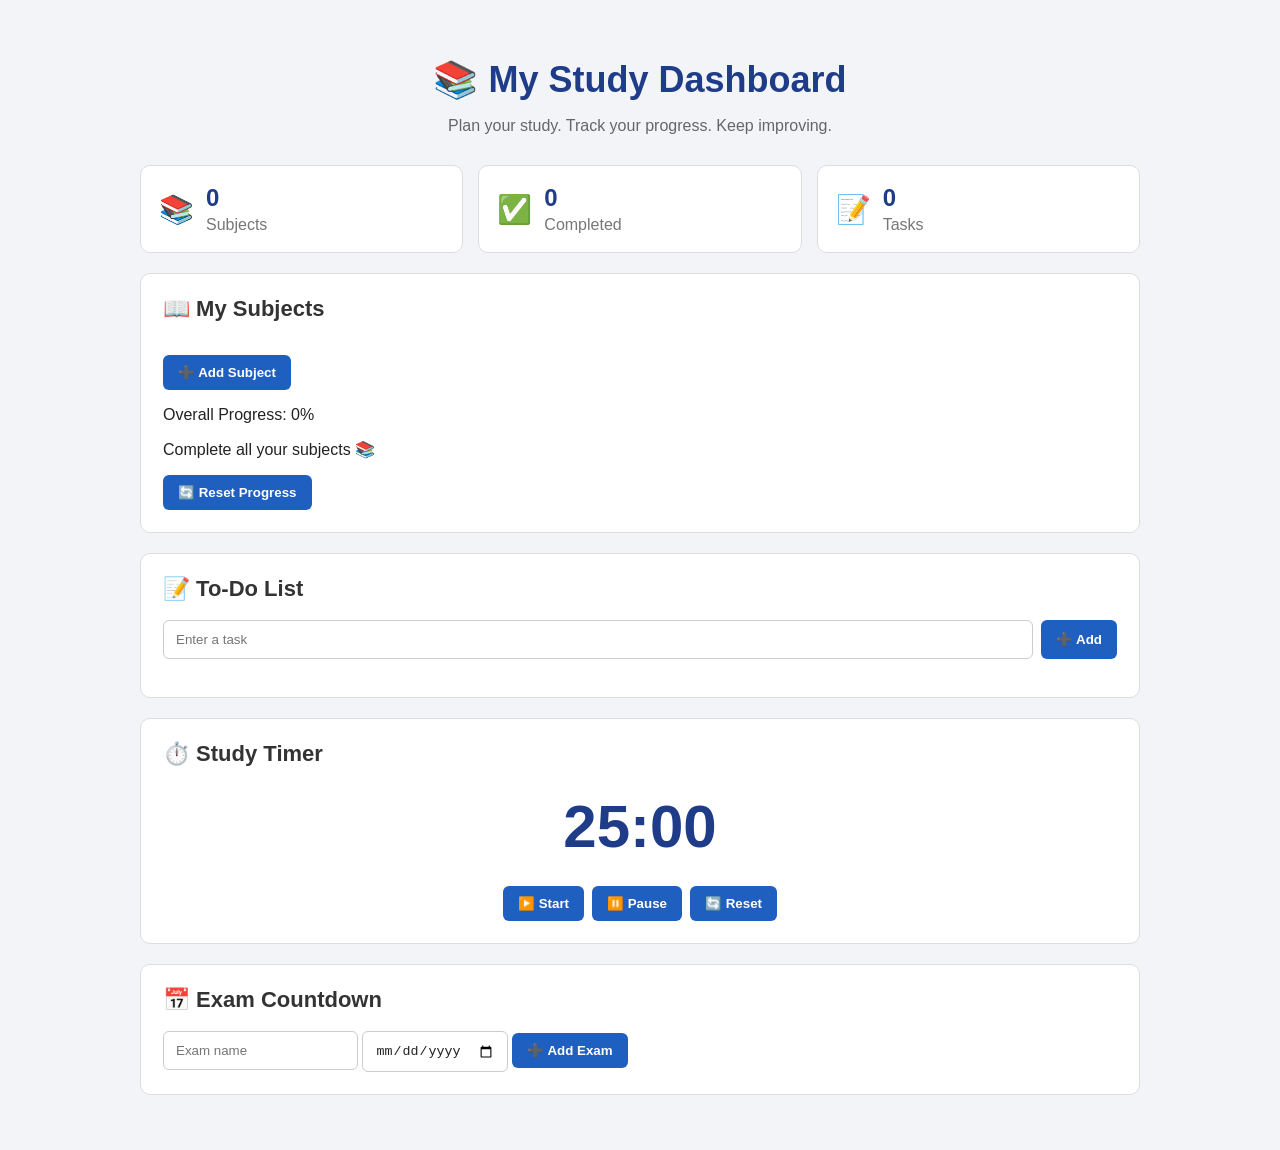
==== commit 478bdfb6: "Update index.html" ====
--- a/index.html
+++ b/index.html
@@ -4,10 +4,10 @@
     <meta charset="UTF-8">
     <meta name="viewport" content="width=device-width, initial-scale=1.0">
     <link rel="stylesheet" href="css/main.css">
-<link rel="stylesheet" href="css/subjects.css">
-<link rel="stylesheet" href="css/todo.css">
-<link rel="stylesheet" href="css/timer.css">
-<link rel="stylesheet" href="css/exams.css">
+    <link rel="stylesheet" href="css/subjects.css">
+    <link rel="stylesheet" href="css/todo.css">
+    <link rel="stylesheet" href="css/timer.css">
+    <link rel="stylesheet" href="css/exams.css">
     <title>Study Dashboard</title>
 </head>
 <body>
@@ -16,9 +16,7 @@
         <p class="subtitle">
             Plan your study. Track your progress. Keep improving.
         </p>
-        <!-- =========================
-             STATS
-        ========================== -->
+        <!-- STATS -->
         <div class="stats">
             <div class="stat-card">
                 <div class="stat-icon">📚</div>
@@ -42,51 +40,25 @@
                 </div>
             </div>
         </div>
-        <!-- =========================
-             SUBJECTS
-        ========================== -->
+        <!-- SUBJECTS -->
         <section class="card">
             <h2>📖 My Subjects</h2>
             <div
                 class="subjects"
                 id="subjectsContainer">
             </div>
-            <button
-                id="editSubjectsButton"
-                onclick="editSubjects()">
-                ✏️ Edit Subjects
+            <button onclick="addSubject()">
+                ➕ Add Subject
             </button>
-            <div
-                id="subjectEditor"
-                style="display: none;">
-                <input
-                    id="newSubject"
-                    type="text"
-                    placeholder="Enter subject">
-                <button onclick="addSubject()">
-                    ➕ Add Subject
-                </button>
-                <button onclick="closeEditor()">
-                    Close
-                </button>
+            <div class="progress-box">
+                <p>
+                    Overall Progress:
+                    <span id="progressText">0%</span>
+                </p>
+                <div class="progress-bar">
+                    <div id="progressFill"></div>
+                </div>
             </div>
-            <div id="deleteSubjectsContainer"></div>
-            <p id="message">
-                Choose a subject to start studying.
-            </p>
-        </section>
-
-    <!-- =========================
-     PROGRESS
-   ========================= -->
-        <section class="card">
-            <h2>📊 Today's Progress</h2>
-            <div class="progress-bar">
-                <div id="progress"></div>
-            </div>
-            <p id="progressText">
-                0% completed
-            </p>
             <p id="studyGoal">
                 Complete all your subjects 📚
             </p>
@@ -96,9 +68,7 @@
                 🔄 Reset Progress
             </button>
         </section>
-        <!-- =========================
-             TO-DO LIST
-        ========================== -->
+        <!-- TO-DO LIST -->
         <section class="card">
             <h2>📝 To-Do List</h2>
             <div class="todo-input">
@@ -112,9 +82,7 @@
             </div>
             <ul id="todoList"></ul>
         </section>
-        <!-- =========================
-             STUDY TIMER
-        ========================== -->
+        <!-- STUDY TIMER -->
         <section class="card">
             <h2>⏱️ Study Timer</h2>
             <div id="timer">
@@ -132,35 +100,25 @@
                 </button>
             </div>
         </section>
-        <!-- =========================
-             EXAM COUNTDOWN
-        ========================== -->
+        <!-- EXAM COUNTDOWN -->
         <section class="card">
             <h2>📅 Exam Countdown</h2>
-            <div class="exam-form">
+            <div class="exam-input">
                 <input
+                    id="examName"
                     type="text"
-                    id="examName"
                     placeholder="Exam name">
                 <input
-                    type="date"
-                    id="examDate">
-                <button
-                    type="button"
-                    id="addExamButton"
-                    onclick="addExam()">
+                    id="examDate"
+                    type="date">
+                <button onclick="addExam()">
                     ➕ Add Exam
                 </button>
             </div>
             <div id="examList"></div>
         </section>
     </div>
-<script src="js/data.js"></script>
-<script src="js/subjects.js"></script>
-<script src="js/timer.js"></script>
-<script src="js/todos.js"></script>
-<script src="js/exam.js"></script>
-<script src="js/stats.js"></script>
-<script src="js/app.js"></script>
+    <script src="js/app.js"></script>
 </body>
+
 </html>
--- a/css/main.css
+++ b/css/main.css
@@ -0,0 +1,137 @@
+* {
+    box-sizing: border-box;
+}
+
+body {
+    margin: 0;
+    font-family: Arial, sans-serif;
+    background: #f2f4f7;
+    color: #222;
+}
+
+.container {
+    width: 90%;
+    max-width: 1000px;
+    margin: auto;
+    padding: 35px 0;
+}
+
+/* Header */
+
+h1 {
+    text-align: center;
+    margin-bottom: 8px;
+    font-size: 36px;
+    color: #1f3c88;
+}
+
+.subtitle {
+    text-align: center;
+    color: #666;
+    margin-bottom: 30px;
+}
+
+/* Statistics */
+
+.stats {
+    display: grid;
+    grid-template-columns: repeat(3, 1fr);
+    gap: 15px;
+    margin-bottom: 20px;
+}
+
+.stat-card {
+    background: white;
+    border: 1px solid #ddd;
+    border-radius: 10px;
+    padding: 18px;
+    display: flex;
+    align-items: center;
+    gap: 12px;
+}
+
+.stat-icon {
+    font-size: 28px;
+}
+
+.stat-card h3 {
+    margin: 0;
+    font-size: 24px;
+    color: #1f3c88;
+}
+
+.stat-card p {
+    margin: 4px 0 0;
+    color: #777;
+}
+
+/* Main cards */
+
+.card {
+    background: white;
+    border: 1px solid #ddd;
+    border-radius: 10px;
+    padding: 22px;
+    margin-bottom: 20px;
+}
+
+.card h2 {
+    margin-top: 0;
+    margin-bottom: 18px;
+    font-size: 22px;
+    color: #333;
+}
+
+/* General buttons */
+
+button {
+    padding: 10px 15px;
+    border: none;
+    border-radius: 6px;
+    background: #1f5fbf;
+    color: white;
+    font-weight: bold;
+    cursor: pointer;
+    transition: 0.2s;
+}
+
+button:hover {
+    background: #174b99;
+}
+
+button:active {
+    transform: scale(0.97);
+}
+
+/* Inputs */
+
+input {
+    padding: 11px 12px;
+    border: 1px solid #ccc;
+    border-radius: 6px;
+    background: white;
+    color: #222;
+    outline: none;
+}
+
+input:focus {
+    border-color: #1f5fbf;
+}
+
+/* Mobile */
+
+@media (max-width: 700px) {
+
+    .container {
+        width: 94%;
+        padding: 25px 0;
+    }
+
+    h1 {
+        font-size: 30px;
+    }
+
+    .stats {
+        grid-template-columns: 1fr;
+    }
+}
--- a/css/subjects.css
+++ b/css/subjects.css
@@ -0,0 +1,71 @@
+/* Subjects */
+
+.subjects {
+    display: grid;
+    grid-template-columns: repeat(3, 1fr);
+    gap: 12px;
+    margin: 15px 0;
+}
+
+.subjects button {
+    min-height: 60px;
+    background: #eaf2ff;
+    color: #1f3c88;
+    border: 1px solid #c8dafa;
+}
+
+.subjects button:hover {
+    background: #dce9ff;
+}
+
+/* Subject editor */
+
+#subjectEditor {
+    display: flex;
+    flex-wrap: wrap;
+    gap: 8px;
+    margin-top: 15px;
+    padding: 12px;
+    background: #f5f6f8;
+    border: 1px solid #ddd;
+    border-radius: 7px;
+}
+
+#subjectEditor input {
+    flex: 1;
+    min-width: 180px;
+}
+
+/* Delete subjects */
+
+.delete-subject-row {
+    display: flex;
+    justify-content: space-between;
+    align-items: center;
+    padding: 9px 0;
+    border-bottom: 1px solid #eee;
+}
+
+.delete-subject-row button {
+    background: #d9534f;
+    padding: 7px 10px;
+}
+
+.delete-subject-row button:hover {
+    background: #c9302c;
+}
+
+/* Message */
+
+#message {
+    color: #666;
+    margin-top: 18px;
+}
+
+/* Mobile */
+
+@media (max-width: 700px) {
+    .subjects {
+        grid-template-columns: 1fr;
+    }
+}
--- a/css/todo.css
+++ b/css/todo.css
@@ -0,0 +1,52 @@
+/* To-Do List */
+
+.todo-input {
+    display: flex;
+    gap: 8px;
+}
+
+.todo-input input {
+    flex: 1;
+}
+
+#todoList {
+    padding: 0;
+    margin-top: 15px;
+}
+
+#todoList li {
+    list-style: none;
+    display: flex;
+    justify-content: space-between;
+    align-items: center;
+    padding: 11px 12px;
+    margin-bottom: 8px;
+    background: #f7f7f7;
+    border: 1px solid #ddd;
+    border-radius: 6px;
+}
+
+#todoList li span {
+    cursor: pointer;
+}
+
+#todoList li.completed span {
+    text-decoration: line-through;
+    color: #888;
+}
+
+#todoList li button {
+    background: #d9534f;
+    padding: 6px 9px;
+}
+
+@media (max-width: 700px) {
+    .todo-input {
+        flex-direction: column;
+    }
+
+    .todo-input input,
+    .todo-input button {
+        width: 100%;
+    }
+}
--- a/css/timer.css
+++ b/css/timer.css
@@ -0,0 +1,22 @@
+/* Study Timer */
+
+#timer {
+    text-align: center;
+    font-size: 60px;
+    font-weight: bold;
+    color: #1f3c88;
+    margin: 25px 0;
+}
+
+.timer-buttons {
+    display: flex;
+    justify-content: center;
+    gap: 8px;
+    flex-wrap: wrap;
+}
+
+@media (max-width: 700px) {
+    #timer {
+        font-size: 48px;
+    }
+}
--- a/css/exams.css
+++ b/css/exams.css
@@ -0,0 +1,59 @@
+/* Exam Countdown */
+
+.exam-form {
+    display: flex;
+    gap: 8px;
+    margin-bottom: 18px;
+    flex-wrap: wrap;
+}
+
+.exam-form input {
+    flex: 1;
+    min-width: 150px;
+}
+
+.exam-item {
+    display: flex;
+    justify-content: space-between;
+    align-items: center;
+    gap: 15px;
+    padding: 14px;
+    margin-bottom: 10px;
+    background: #f7f7f7;
+    border: 1px solid #ddd;
+    border-radius: 7px;
+}
+
+.exam-item p {
+    margin: 5px 0;
+    color: #666;
+}
+
+.exam-item span {
+    font-weight: bold;
+    color: #1f5fbf;
+}
+
+.exam-item button {
+    background: #d9534f;
+}
+
+.exam-item button:hover {
+    background: #c9302c;
+}
+
+@media (max-width: 700px) {
+    .exam-form {
+        flex-direction: column;
+    }
+
+    .exam-form input,
+    .exam-form button {
+        width: 100%;
+    }
+
+    .exam-item {
+        flex-direction: column;
+        align-items: flex-start;
+    }
+}
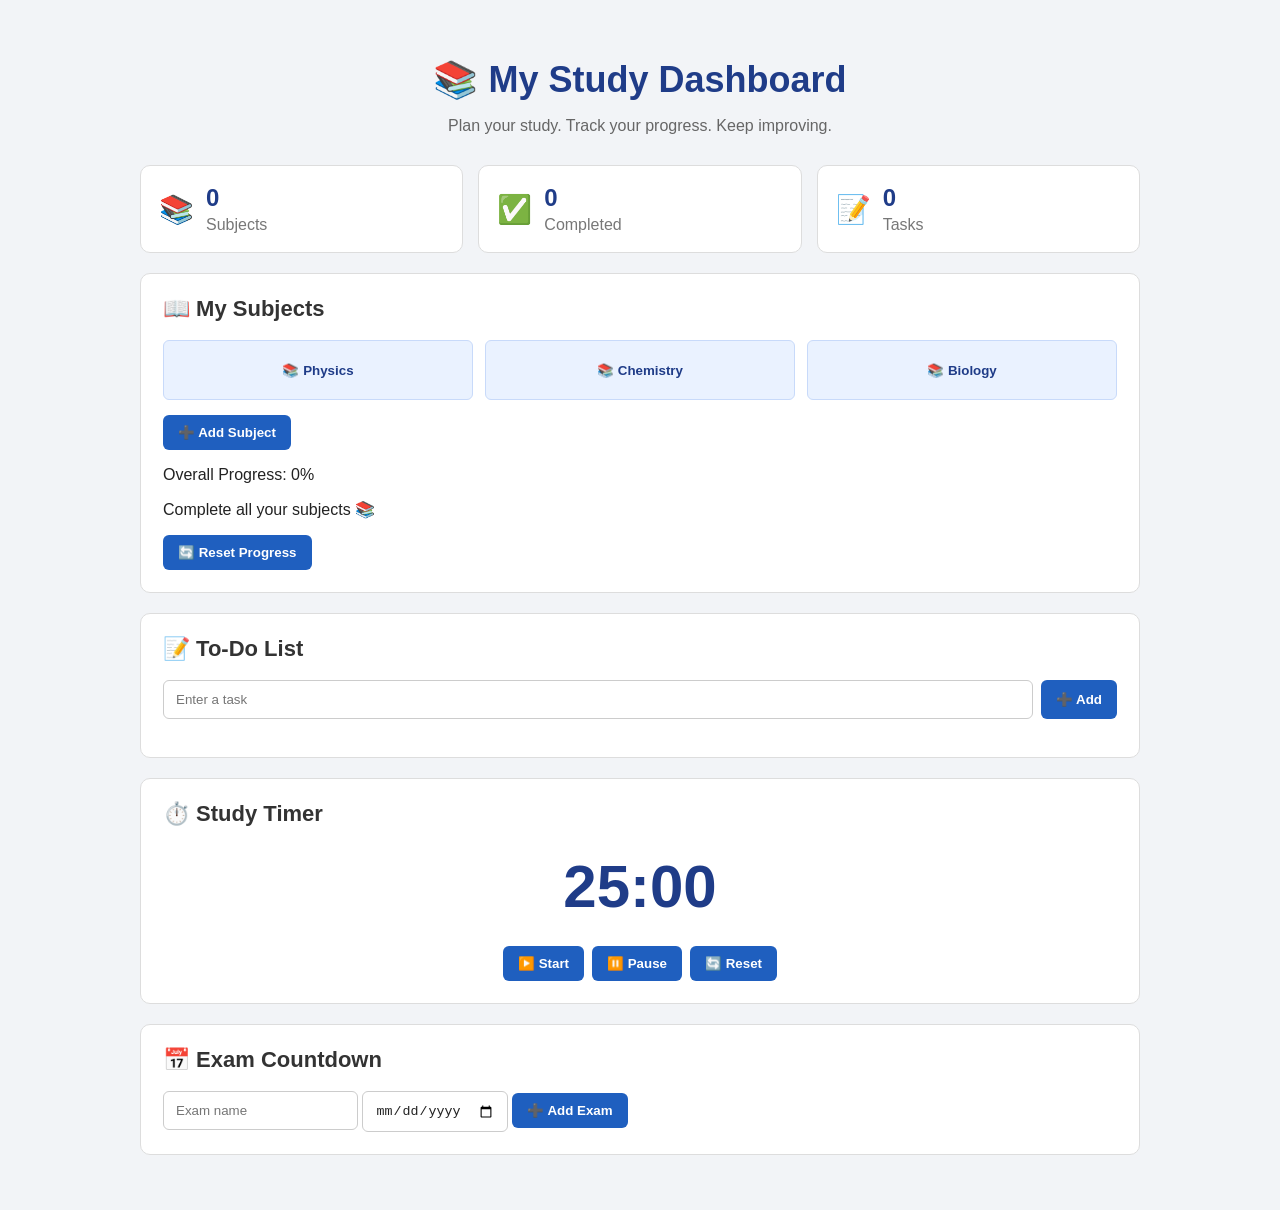
==== commit d348546b: "Update index.html" ====
--- a/index.html
+++ b/index.html
@@ -118,7 +118,13 @@
             <div id="examList"></div>
         </section>
     </div>
-    <script src="js/app.js"></script>
+    <script src="js/data.js"></script>
+<script src="js/stats.js"></script>
+<script src="js/subjects.js"></script>
+<script src="js/todos.js"></script>
+<script src="js/timer.js"></script>
+<script src="js/exam.js"></script>
+<script src="js/app.js"></script>
 </body>
 
 </html>
